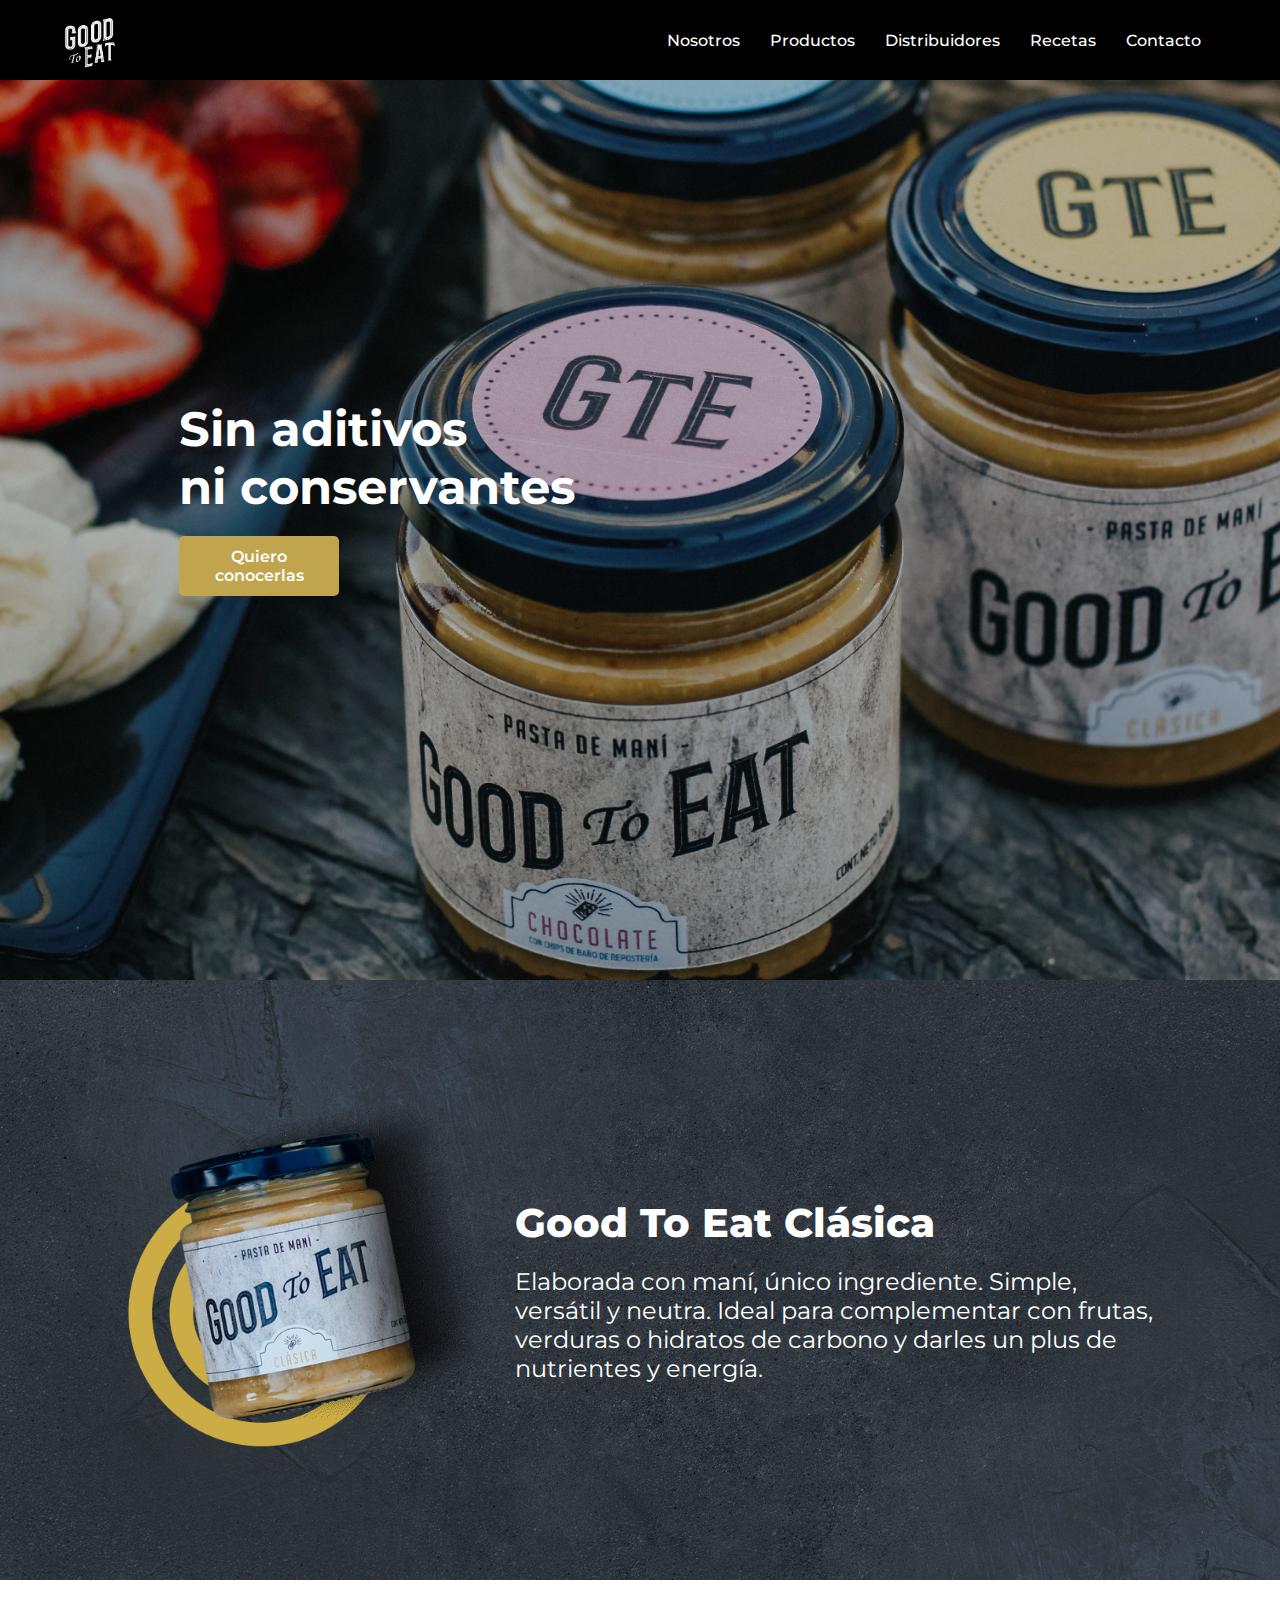
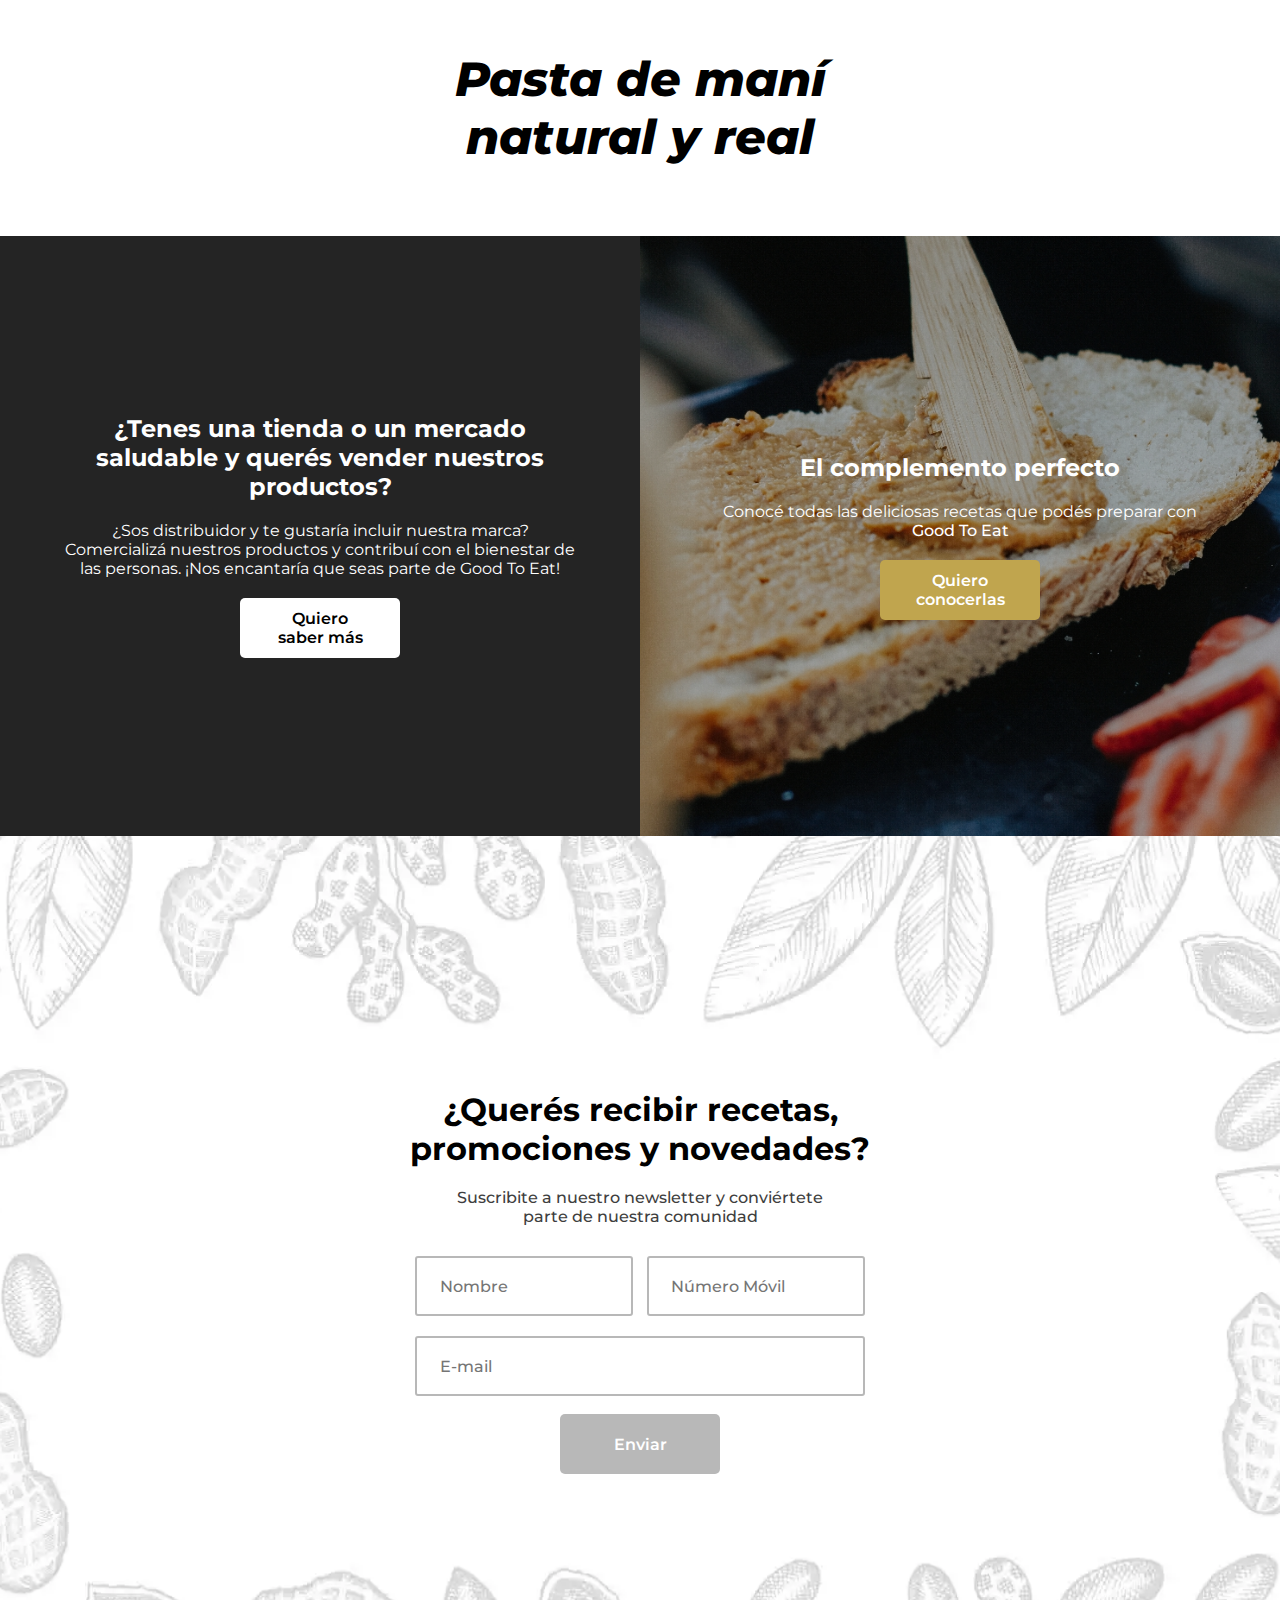
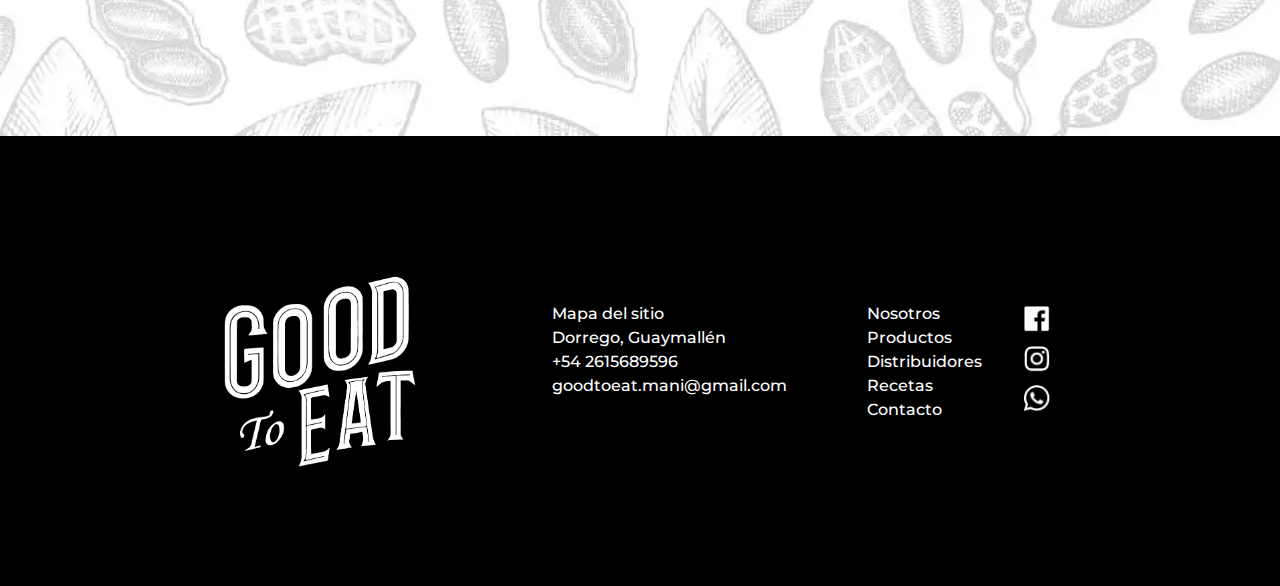
==== index.html @ 564173b9 "Add files via upload" ====
<!DOCTYPE html>
<html lang="es">
<head>
    <meta charset="UTF-8">
    <meta http-equiv="X-UA-Compatible" content="IE=edge">
    <meta name="viewport" content="width=device-width, initial-scale=1.0">
    <link rel="icon" href="imgs/icon.ico">
    <link rel="stylesheet" href="./css/styles.css">
    <link rel="preconnect" href="https://fonts.googleapis.com">
    <link rel="preconnect" href="https://fonts.gstatic.com" crossorigin>
    <link href="https://fonts.googleapis.com/css2?family=Montserrat:wght@400;500;600;700&display=swap" rel="stylesheet">
    <link rel="stylesheet" href="https://cdn.jsdelivr.net/npm/bootstrap-icons@1.3.0/font/bootstrap-icons.css">
    <link rel='stylesheet' href='https://cdn-uicons.flaticon.com/uicons-bold-rounded/css/uicons-bold-rounded.css'>
    <title>Goog To Eat</title>
</head>
<body>
    <header>
        <i class="fi-br-align-justify menu__icon"></i>
        <div class="logo__container">
            <a href="#"><img src="./imgs/nav/logo.webp" alt="logo-good-To-Eat"></a>
        </div>
        <a class="contact-icon" href="content/contacto.html"><img src="imgs/nav/contact-icon.png" alt="Icono de contacto"></a>
        <nav class="nav__container">
            <ul class="nav__ul">
                <li class="nav__li"><a class="nav__link" href="./content/nosotros.html">Nosotros</a></li>
                <li class="nav__li"><a class="nav__link" href="./content/productos.html">Productos</a></li>
                <li class="nav__li"><a class="nav__link" href="./content/distribuidores.html">Distribuidores</a></li>
                <li class="nav__li"><a class="nav__link" href="./content/recetas.html">Recetas</a></li>
                <li class="nav__li"><a class="nav__link" href="./content/contacto.html">Contacto</a></li>
            </ul>
        </nav>
    </header>
    <main id="mainIndex">
        <div class="banner__container">
            <div class="banner__container-img">  
                <img class="banner__img" src="./imgs/main/main_img1.webp" alt="pastas de mani">
            </div> 
            <div class="banner__container-title">
                <h2 class="banner__title">Sin aditivos <br>ni conservantes</h2>
                <a href="content/productos.html"><button class="banner__button-link" >Quiero<br>conocerlas </button></a>
            </div>
        </div>
        <div class="elaboration__container">
            <div class="elaboration__container-title">
                <div class="elaboration__container-img">
                    <img class="elaboration__img"src="imgs/main/gte_clasica.webp" alt="pasta de mani clasica">
                </div>
                <div class="elaboration__info">
                    <h2 class="elaboration__title">Good To Eat Clásica</h2>
                    <p class="elaboration__des" href="">Elaborada con maní, único ingrediente. Simple, versátil y neutra. Ideal para complementar con frutas, verduras o hidratos de carbono y darles un plus de nutrientes y energía.</p>
                </div>
            </div>
            <div class="elaboration__background">  
                <img class="elaboration__background-img" src="./imgs/main/fondo_piedra.webp" alt="pastas de mani">
            </div>
            <!-- <img class="elaboration__container--knife" src="./imgs/main/Cuchillo.png" alt=""> -->
        </div>
        <div class="links">
            <div class="title__container">
                <h1 class="title">Pasta de maní <br> natural y real</h1>
            </div>
            <div class="links__container">
                <div class="links__distributor">
                    <h3 class="links__distributor-title">¿Tenes una tienda o un mercado saludable y querés vender nuestros productos? </h3>
                    <p class="links__distributor-info">¿Sos distribuidor y te gustaría incluir nuestra marca? Comercializá nuestros productos y contribuí con el bienestar de las personas. ¡Nos encantaría que seas parte de Good To Eat!</p>
                    <a href="content/distribuidores.html"><button class="links__distributor-button" >Quiero<br>saber más</button></a>
                </div>
                <div class="links__recipe">
                    <img class="links__recipe-img" src="./imgs/main/gte_pan.webp" alt="">
                    <h3 class="links__recipe-title">El complemento perfecto</h3>
                    <p class="links__recipe-info">Conocé todas las deliciosas recetas
                        que podés preparar con <span>Good To Eat</span></p>
                    <a href="content/recetas.html"><button class="links__recipe-button"> Quiero<br>conocerlas</button></a>
                </div>
            </div>
        </div>
    <section class="form">
        <div class="form__data">
            <p class="form__title">¿Querés recibir recetas,</br>promociones y novedades?</p>
            <p class="form__subheader">Suscribite a nuestro newsletter y conviértete</br>parte de nuestra comunidad</p>
            <form class="form__items" action="">
                <div class="form__label">
                    <input class="form__input--name" type="text" placeholder="Nombre">
                    <input class="form__input--number" type="number" placeholder="Número Móvil">
                </div>
                <div>
                    <input class="form__input--email" type="email" placeholder="E-mail">
                </div>
                <div class="button__container">
                    <button class="form_submit button_black" type="submit">Enviar</button>
                </div>
            </form>
        </div>
    </section>
<footer>
    <div class="footer">
        <div class="footer__logo-container">
            <img class="footer__logo" src="./imgs/nav/logo.webp" alt="logo Good To Eat">
        </div>
        <div class="footer__more">
            <div class="footer__data">
                <p class="footer__data-text"><a target="_blank" href="https://www.google.com/maps/place/Dorrego,+Mendoza">Mapa del sitio</a></p>
                <p class="footer__data-text">Dorrego, Guaymallén</p>
                <p class="footer__data-text">+54 2615689596</p>
                <p class="footer__data-text">goodtoeat.mani@gmail.com</p>
            </div>
            <nav class="footer__nav">
                <ul class="nav__ul">
                    <li class="nav__li"><a class="nav__link" href="content/nosotros.html">Nosotros</a></li>
                    <li class="nav__li"><a class="nav__link" href="content/productos.html">Productos</a></li>
                    <li class="nav__li"><a class="nav__link" href="content/distribuidores.html">Distribuidores</a></li>
                    <li class="nav__li"><a class="nav__link" href="content/recetas.html">Recetas</a></li>
                    <li class="nav__li"><a class="nav__link" href="content/contacto.html">Contacto</a></li>
                </ul>
                <div class="nav__social">
                    <a class="nav__link" href="https://www.facebook.com/cremasgoodtoeat" target="_blank">
                        <img class="nav__social-logo" src="./imgs/nav/facebook.webp" alt="facebook-icon">
                    </a>
                    <a class="nav__link" href="https://www.instagram.com/goodtoeat.m/" target="_blank">
                        <img class="nav__social-logo" src="./imgs/nav/instagram.webp" alt="instagram-icon">
                    </a>
                    <a class="nav__link" href="https://api.whatsapp.com/send?phone=542615689596" target="_blank">
                        <img class="nav__social-logo" src="./imgs/nav/whatsapp.webp" alt="whatsapp-icon">
                    </a>
                </div>
            </nav>
        </div>
    </div>
</footer>
</main>
<script src="./js/main.js"></script>
</body>
</html>
---- css/styles.css ----
@import url("https://cdn-uicons.flaticon.com/uicons-bold-rounded/css/uicons-bold-rounded.css");
* {
  margin: 0;
  padding: 0;
  text-decoration: none;
  box-sizing: border-box;
  font-family: "Montserrat", sans-serif; }

body {
  font-family: "Montserrat", sans-serif; }

input[type="number"]::-webkit-inner-spin-button,
input[type="number"]::-webkit-outer-spin-button {
  -webkit-appearance: none;
  margin: 0; }

main {
  margin-top: 80px; }

header {
  width: 100%;
  height: 80px;
  background-color: #000;
  display: flex;
  align-items: center;
  justify-content: space-between;
  position: fixed;
  z-index: 500;
  top: 0; }
  header .menu__icon {
    display: none;
    cursor: pointer; }
  header .contact-icon {
    display: none;
    cursor: pointer; }
  header .logo__container {
    width: 70px;
    height: 70%;
    margin: 0 0 0 5%; }
    header .logo__container a {
      height: 100%;
      width: 100%; }
      header .logo__container a img {
        height: 100%; }
  header .nav__container {
    display: flex;
    align-items: center;
    margin: 0 5% 0 0; }
    header .nav__container .nav__ul {
      display: flex; }
      header .nav__container .nav__ul .nav__li {
        margin: 0 15px;
        list-style: none; }
        header .nav__container .nav__ul .nav__li .nav__link {
          color: white;
          text-decoration: none;
          font-size: 1em;
          font-weight: 500;
          transition: 0.3s; }
          header .nav__container .nav__ul .nav__li .nav__link:hover {
            color: #c0a54e; }
    header .nav__container .nav__social {
      margin: 0 0 0 15px; }
      header .nav__container .nav__social .nav__link {
        color: #000; }
        header .nav__container .nav__social .nav__link .nav__social-logo {
          width: 25px;
          margin: 0 3px; }

.banner {
  display: block; }
  .banner__container--img {
    width: 100%;
    height: 500px;
    object-fit: cover;
    filter: brightness(0.8); }

.form {
  background-image: url("../imgs/footer/bg_form.webp");
  background-position: center;
  background-repeat: no-repeat;
  background-size: cover;
  width: 100%;
  height: 900px;
  display: flex;
  justify-content: center;
  align-items: center; }
  .form__data {
    display: flex;
    flex-direction: column;
    align-items: center; }
  .form__title {
    font-weight: 700;
    font-size: 2rem;
    text-align: center; }
  .form__subheader {
    display: inline;
    color: #3e3e3e;
    text-align: center;
    font-size: 1rem;
    font-weight: 500;
    padding: 20px 0; }
  .form__items {
    display: flex;
    flex-direction: column;
    width: 450px; }
  .form__label {
    display: flex;
    justify-content: space-between; }
  .form__input--name, .form__input--number, .form__input--email {
    box-shadow: none;
    outline: none;
    border: 2px solid #b8b8b8;
    color: #b8b8b8;
    height: 60px;
    font-size: 1rem;
    font-weight: 500;
    margin: 10px 0;
    font-family: "Montserrat", sans-serif;
    border-radius: 3px;
    padding: 0 5%;
    transition-duration: 0.3s; }
    .form__input--name:focus, .form__input--number:focus, .form__input--email:focus {
      border: 2px solid black;
      color: black; }
  .form__input--number, .form__input--name {
    width: 48.5%; }
  .form__input--email {
    width: 100%; }
  .form input[type="number"]::-webkit-inner-spin-button,
  .form input[type="number"]::-webkit-outer-spin-button {
    -webkit-appearance: none;
    margin: 0; }

.button__container {
  display: flex;
  flex-direction: column;
  align-items: center;
  justify-content: center;
  margin: 8px 0; }
  .button__container .form_submit {
    width: 160px;
    height: 60px;
    font-size: 1rem;
    outline: none;
    border: none;
    border-radius: 5px;
    font-weight: 600;
    cursor: pointer;
    color: white;
    background-color: #b8b8b8;
    text-decoration: none;
    transition: all 0.3s; }
    .button__container .form_submit:hover {
      background-color: #9e8531; }

.button_black {
  width: 160px;
  height: 60px;
  font-size: 1rem;
  outline: none;
  border: none;
  border-radius: 5px;
  font-weight: 600;
  color: black;
  background-color: #fff;
  text-decoration: none;
  cursor: pointer;
  position: relative;
  z-index: 300;
  transition: all 0.3s; }
  .button_black:hover {
    background-color: #9e8531;
    color: white; }

.footer {
  background-color: #000;
  width: 100%;
  height: 450px;
  display: flex;
  align-items: center;
  justify-content: center;
  position: absolute; }
  .footer .footer__logo-container {
    display: flex;
    justify-content: center;
    width: 30%; }
    .footer .footer__logo-container .footer__logo {
      width: 200px; }
  .footer .footer__more {
    width: 50%;
    display: flex; }
    .footer .footer__more .footer__data {
      margin: 0 35px; }
      .footer .footer__more .footer__data .footer__data-text {
        color: white;
        font-size: 1em;
        font-weight: 500;
        margin: 5px; }
        .footer .footer__more .footer__data .footer__data-text a {
          color: white;
          transition: 0.3s; }
          .footer .footer__more .footer__data .footer__data-text a:hover {
            color: #c0a54e; }
    .footer .footer__more .footer__nav {
      display: flex; }
      .footer .footer__more .footer__nav .nav__ul {
        margin: 0 35px; }
        .footer .footer__more .footer__nav .nav__ul .nav__li {
          margin: 5px;
          list-style: none; }
          .footer .footer__more .footer__nav .nav__ul .nav__li .nav__link {
            color: white;
            text-decoration: none;
            font-size: 1em;
            font-weight: 500;
            transition: 0.3s; }
            .footer .footer__more .footer__nav .nav__ul .nav__li .nav__link:hover {
              color: #c0a54e; }
      .footer .footer__more .footer__nav .nav__social {
        display: flex;
        flex-direction: column;
        justify-content: center; }
        .footer .footer__more .footer__nav .nav__social .nav__link {
          color: #000;
          margin: 3px 0; }
          .footer .footer__more .footer__nav .nav__social .nav__link .nav__social-logo {
            width: 30px; }

@media only screen and (max-width: 1024px) {
  header {
    position: fixed;
    z-index: 500; }
    header .menu__icon {
      display: block;
      color: white;
      font-size: 1.5rem;
      padding: 0 35px; }
    header .contact-icon {
      display: block;
      padding: 0 35px; }
    header .nav__container {
      position: absolute;
      top: 80px;
      width: 100%;
      height: 100vh;
      left: -100%;
      background-color: #000;
      display: flex;
      flex-direction: column;
      align-items: flex-start;
      margin: 0;
      z-index: 500;
      padding: 13px;
      transition: all ease-out 300ms; }
      header .nav__container .nav__ul {
        display: flex;
        flex-direction: column;
        width: 100%; }
        header .nav__container .nav__ul .nav__li {
          margin: 15px 20px;
          list-style: none; }
      header .nav__container .nav__social {
        margin: 15px 20px; }
    header .show-nav {
      left: 0; }
    header .logo__container {
      margin: 0;
      text-align: center; }
  .form {
    height: 600px;
    background: white;
    display: flex;
    justify-content: center;
    align-items: center;
    padding: 30px; }
    .form__data {
      display: flex;
      flex-direction: column;
      align-items: center; }
    .form__title {
      font-size: 1.5rem; }
    .form__subheader {
      font-size: 1rem;
      font-weight: 500; }
    .form__input--name, .form__input--number, .form__input--email {
      height: 65px;
      font-size: 1rem; }
    .form__items {
      width: 100%; }
      .form__items .button__container .button_black {
        font-size: 1em;
        width: 160px;
        height: 60px; }
  .button__container {
    display: flex;
    flex-direction: column;
    align-items: center;
    justify-content: center; }
    .button__container .form_submit {
      margin: 10px 0; }
  .footer {
    height: max-content;
    display: flex;
    flex-direction: column;
    position: absolute;
    padding: 40px 0; }
    .footer .footer__logo-container {
      display: flex;
      justify-content: center;
      width: 40%;
      margin: 50px 0; }
      .footer .footer__logo-container .footer__logo {
        width: 150px; }
    .footer .footer__more {
      width: max-content;
      display: flex;
      flex-direction: column; }
      .footer .footer__more .footer__data {
        margin: 35px; }
      .footer .footer__more .footer__nav .nav__ul {
        margin: 0 35px; }
        .footer .footer__more .footer__nav .nav__ul .nav__li {
          margin: 5px;
          list-style: none; }
          .footer .footer__more .footer__nav .nav__ul .nav__li .nav__link {
            color: white;
            text-decoration: none;
            font-size: 1em;
            font-weight: 500;
            transition: 0.3s; }
            .footer .footer__more .footer__nav .nav__ul .nav__li .nav__link:hover {
              color: #c0a54e; }
      .footer .footer__more .footer__nav .nav__social {
        display: flex;
        flex-direction: column;
        justify-content: center; }
        .footer .footer__more .footer__nav .nav__social .nav__link {
          color: #000;
          margin: 3px 0; }
          .footer .footer__more .footer__nav .nav__social .nav__link .nav__social-logo {
            width: 30px; } }

@media only screen and (max-width: 480px) {
  .form {
    height: 600px;
    display: flex;
    justify-content: center;
    align-items: center;
    padding: 30px; }
    .form__data {
      display: flex;
      flex-direction: column;
      align-items: center; }
    .form__items {
      width: 100%; }
      .form__items .button__container .button_black {
        font-size: 1em;
        width: 160px;
        height: 60px; } }

#mainIndex .banner__container {
  width: 100%;
  height: 900px;
  display: flex;
  flex-direction: column;
  justify-content: center; }
  #mainIndex .banner__container .banner__container-img {
    width: 100%;
    position: absolute; }
    #mainIndex .banner__container .banner__container-img .banner__img {
      width: 100%;
      height: 100%;
      object-fit: cover;
      filter: brightness(0.8); }
  #mainIndex .banner__container .banner__container-title {
    z-index: 100;
    padding: 0 0 5% 7%; }
    #mainIndex .banner__container .banner__container-title .banner__title {
      font-size: 4rem;
      color: white;
      font-weight: 700;
      margin: 0 0 20px 0; }
    #mainIndex .banner__container .banner__container-title .banner__button-link {
      width: 160px;
      height: 60px;
      font-size: 1rem;
      outline: none;
      border: none;
      border-radius: 5px;
      font-weight: 600;
      cursor: pointer;
      color: white;
      background-color: #c0a54e;
      text-decoration: none;
      transition: all .3s; }
      #mainIndex .banner__container .banner__container-title .banner__button-link:hover {
        background-color: white;
        color: black; }
      #mainIndex .banner__container .banner__container-title .banner__button-link:focus {
        transform: scale(0.9); }

#mainIndex .elaboration__container {
  width: 100%;
  height: 600px;
  display: flex;
  align-items: center;
  justify-content: center; }
  #mainIndex .elaboration__container .elaboration__container-title {
    width: 100%;
    position: absolute;
    display: flex;
    align-items: center;
    justify-content: center;
    z-index: 150; }
    #mainIndex .elaboration__container .elaboration__container-title .elaboration__container-img {
      z-index: 80; }
      #mainIndex .elaboration__container .elaboration__container-title .elaboration__container-img .elaboration__img {
        width: 400px; }
    #mainIndex .elaboration__container .elaboration__container-title .elaboration__info {
      width: 650px; }
      #mainIndex .elaboration__container .elaboration__container-title .elaboration__info .elaboration__title {
        font-size: 2.5rem;
        color: white;
        font-weight: 800;
        margin: 20px 0; }
      #mainIndex .elaboration__container .elaboration__container-title .elaboration__info .elaboration__des {
        font-size: 1.5rem;
        color: white; }
  #mainIndex .elaboration__container .elaboration__background {
    width: 100%;
    height: 100%; }
    #mainIndex .elaboration__container .elaboration__background .elaboration__background-img {
      width: 100%;
      height: 100%;
      object-fit: cover;
      filter: brightness(0.8); }

#mainIndex .links {
  width: 100%; }
  #mainIndex .links .title__container {
    width: 100%;
    text-align: center; }
    #mainIndex .links .title__container .title {
      padding: 70px;
      font-size: 4em;
      color: black;
      font-weight: 800;
      font-style: italic; }
  #mainIndex .links .links__container {
    display: grid;
    grid-template-columns: 50% 50%;
    grid-template-rows: 600px; }
    #mainIndex .links .links__container .links__distributor {
      background: #242424;
      display: flex;
      flex-direction: column;
      align-items: center;
      justify-content: center;
      padding: 10%;
      text-align: center; }
      #mainIndex .links .links__container .links__distributor .links__distributor-title {
        color: white;
        font-size: 2rem; }
      #mainIndex .links .links__container .links__distributor .links__distributor-info {
        color: white;
        font-size: 1.5rem;
        max-width: 800px;
        margin: 35px 0; }
      #mainIndex .links .links__container .links__distributor .links__distributor-button {
        width: 160px;
        height: 60px;
        font-size: 1rem;
        outline: none;
        border: none;
        border-radius: 5px;
        font-weight: 600;
        cursor: pointer;
        color: black;
        background-color: white;
        text-decoration: none;
        transition: all .3s; }
        #mainIndex .links .links__container .links__distributor .links__distributor-button:hover {
          background-color: #c0a54e;
          color: white; }
        #mainIndex .links .links__container .links__distributor .links__distributor-button:focus {
          transform: scale(0.9); }
    #mainIndex .links .links__container .links__recipe {
      position: relative;
      text-align: center;
      display: flex;
      flex-direction: column;
      align-items: center;
      justify-content: center; }
      #mainIndex .links .links__container .links__recipe .links__recipe-img {
        width: 100%;
        height: 100%;
        object-fit: cover;
        position: absolute;
        filter: brightness(0.7); }
      #mainIndex .links .links__container .links__recipe .links__recipe-title {
        color: white;
        font-size: 2rem;
        position: relative; }
      #mainIndex .links .links__container .links__recipe .links__recipe-info {
        color: white;
        font-size: 1.5rem;
        max-width: 650px;
        margin: 35px 0;
        position: relative; }
        #mainIndex .links .links__container .links__recipe .links__recipe-info span {
          font-weight: 500; }
      #mainIndex .links .links__container .links__recipe .links__recipe-button {
        position: relative;
        width: 160px;
        height: 60px;
        font-size: 1rem;
        outline: none;
        border: none;
        border-radius: 5px;
        font-weight: 600;
        cursor: pointer;
        color: white;
        background-color: #c0a54e;
        text-decoration: none;
        transition: all .3s; }
        #mainIndex .links .links__container .links__recipe .links__recipe-button:hover {
          background-color: white;
          color: black; }
        #mainIndex .links .links__container .links__recipe .links__recipe-button:focus {
          transform: scale(0.9); }
    #mainIndex .links .links__container .links__social-container {
      background-color: #8fc4dd;
      grid-column-start: 1;
      grid-column-end: 3;
      display: flex;
      flex-direction: column;
      justify-content: center;
      align-content: center;
      text-align: center; }
      #mainIndex .links .links__container .links__social-container .links__social-title {
        font-size: 2rem;
        margin: 0 0 15px 0;
        color: white; }
      #mainIndex .links .links__container .links__social-container .links__social .links__a {
        color: #8fc4dd; }
        #mainIndex .links .links__container .links__social-container .links__social .links__a .links__icon {
          width: 35px; }

@media only screen and (max-width: 1280px) {
  #mainIndex .banner__container .banner__container-title {
    margin: 0 7%; }
    #mainIndex .banner__container .banner__container-title .banner__title {
      font-size: 3rem; }
  #mainIndex .elaboration__container {
    height: 600px; }
  #mainIndex .links .title__container .title {
    font-size: 3rem; }
  #mainIndex .links .links__container .links__distributor {
    padding: 10%; }
    #mainIndex .links .links__container .links__distributor .links__distributor-title {
      color: white;
      font-size: 1.5rem; }
    #mainIndex .links .links__container .links__distributor .links__distributor-info {
      font-size: 1rem;
      margin: 20px 0; }
  #mainIndex .links .links__container .links__recipe {
    padding: 10%; }
    #mainIndex .links .links__container .links__recipe .links__recipe-title {
      font-size: 1.5rem; }
    #mainIndex .links .links__container .links__recipe .links__recipe-info {
      font-size: 1rem;
      margin: 20px 0; } }

@media only screen and (max-width: 1024px) {
  #mainIndex .banner__container {
    display: flex;
    align-items: center;
    justify-content: center;
    height: 700px; }
    #mainIndex .banner__container .banner__container-title {
      padding: 0px;
      text-align: center; }
      #mainIndex .banner__container .banner__container-title .banner__title {
        font-size: 2rem; }
    #mainIndex .banner__container .banner__container-img {
      width: 100%;
      height: 700px; }
      #mainIndex .banner__container .banner__container-img .banner__img {
        width: 100%;
        height: 100%; }
  #mainIndex .elaboration__container {
    display: none; }
  #mainIndex .links .title__container .title {
    font-size: 1.5rem; }
  #mainIndex .links .links__container {
    display: grid;
    grid-template-columns: 100%;
    grid-template-rows: 400px 400px; }
    #mainIndex .links .links__container .links__distributor {
      padding: 10%;
      text-align: left;
      align-items: flex-start; }
      #mainIndex .links .links__container .links__distributor .links__distributor-title {
        width: 100%;
        color: white;
        font-size: 1.5rem;
        text-align: left; }
      #mainIndex .links .links__container .links__distributor .links__distributor-info {
        font-size: 1rem;
        text-align: left; }
    #mainIndex .links .links__container .links__recipe {
      justify-items: start;
      text-align: left;
      align-items: flex-start;
      padding: 0; }
      #mainIndex .links .links__container .links__recipe .links__recipe-title {
        font-size: 1.5rem;
        align-self: flex-start;
        margin-left: 10%;
        margin-right: 10%; }
      #mainIndex .links .links__container .links__recipe .links__recipe-info {
        align-self: flex-start;
        text-align: left;
        margin-left: 10%;
        margin-right: 10%; }
      #mainIndex .links .links__container .links__recipe a {
        margin-left: 10%;
        margin-right: 10%; }
      #mainIndex .links .links__container .links__recipe .links__recipe-button {
        align-self: flex-start; } }

#mainRecetas .cards_container {
  padding: 50px 5%; }
  #mainRecetas .cards_container .cards_header {
    width: 85%;
    margin: 0 auto;
    padding: 30px 0px; }
  #mainRecetas .cards_container .cards__title {
    font-size: 2em;
    padding: 10px 0px; }
  #mainRecetas .cards_container .cards__desc {
    padding: 10px 0px;
    font-size: 1.5em; }

#mainRecetas .card {
  display: flex;
  margin: 50px 0;
  flex-direction: column; }
  #mainRecetas .card__item {
    margin: 0 0 50px 0;
    padding: 50px 50px;
    width: 100%;
    display: flex;
    flex-direction: column;
    justify-content: center;
    align-items: center;
    transition: ease-in-out all 0.2s;
    border-radius: 3px;
    background: #ebebeb; }
    #mainRecetas .card__item:hover {
      box-shadow: -4px 0px #c0a54e; }
    #mainRecetas .card__item:focus {
      box-shadow: -4px 0px #c0a54e; }
  #mainRecetas .card .card__content-visible {
    display: flex;
    width: 100%;
    align-items: center;
    position: relative; }
    #mainRecetas .card .card__content-visible .card__angle {
      font-size: 2em;
      background-color: #c0a54e;
      border-radius: 50%;
      padding: 7px 5px 5px 5px;
      display: flex;
      align-items: center;
      justify-content: center;
      position: absolute;
      right: 25px;
      top: 40%;
      cursor: pointer;
      transition: all ease-in-out 0.3s; }
    #mainRecetas .card .card__content-visible .rotate {
      transform: rotate(180deg); }
  #mainRecetas .card__instructions {
    transition: ease-in-out all 0.4s;
    height: 0px;
    overflow: hidden;
    width: 100%;
    display: flex;
    justify-content: center;
    align-items: center;
    flex-direction: row;
    background: #e0e0e0;
    border-radius: 3px;
    padding: 0 50px;
    position: relative; }
    #mainRecetas .card__instructions .card__ingredients {
      width: 500px;
      height: 300px; }
      #mainRecetas .card__instructions .card__ingredients-title {
        padding: 20px; }
      #mainRecetas .card__instructions .card__ingredients .text__bold {
        font-weight: 600;
        padding: 5px 0; }
    #mainRecetas .card__instructions .card__elaboration {
      height: 300px;
      width: 500px;
      display: flex;
      flex-direction: column;
      align-items: flex-start; }
      #mainRecetas .card__instructions .card__elaboration-title {
        padding: 20px; }
      #mainRecetas .card__instructions .card__elaboration .text__bold {
        font-weight: 600;
        padding: 5px 0; }
    #mainRecetas .card__instructions .card__time {
      display: flex;
      align-items: center;
      position: absolute;
      top: 35px;
      right: 35px; }
      #mainRecetas .card__instructions .card__time-text {
        font-weight: 600;
        padding: 0 5px; }
      #mainRecetas .card__instructions .card__time .card__clock {
        font-size: 1.5em;
        color: #c0a54e; }
  #mainRecetas .card .show-recetas {
    height: 400px;
    margin-top: 50px; }
  #mainRecetas .card .show-instructions {
    box-shadow: -4px 0px #c0a54e; }
  #mainRecetas .card__img {
    width: 250px;
    height: 250px;
    object-fit: cover;
    border-radius: 3px; }
  #mainRecetas .card__txt {
    padding: 0 5%;
    width: 100%; }
  #mainRecetas .card__title {
    color: black;
    font-size: 2em;
    padding: 10px 0; }
  #mainRecetas .card__label {
    font-size: 1em;
    color: #b8b8b8; }
  #mainRecetas .card__desc {
    font-size: 20px;
    padding: 15px 0px;
    color: #3e3e3e;
    max-width: 90%; }
  #mainRecetas .card__btn {
    margin: 15px 0px; }

#mainRecetas .divider {
  display: none; }

@media only screen and (max-width: 1280px) {
  #mainRecetas .cards_container .card .card__item .card__content-visible .card__img {
    width: 200px;
    height: 200px; }
  #mainRecetas .cards_container .card .card__item .card__content-visible .card__title {
    font-size: 1.5em; }
  #mainRecetas .cards_container .card .card__item .card__content-visible .card__desc {
    font-size: 1em; }
  #mainRecetas .cards_container .card .card__item .show-recetas {
    height: 500px;
    margin-top: 50px; } }

@media only screen and (max-width: 1024px) {
  #mainRecetas .banner__container {
    height: 450px; }
    #mainRecetas .banner__container .banner__container--img {
      height: 450px; }
  #mainRecetas .cards_container .cards_header {
    width: 90%;
    padding: 0; }
  #mainRecetas .cards_container .cards__title {
    font-size: 1.5em; }
  #mainRecetas .cards_container .cards__desc {
    font-size: 1em; }
  #mainRecetas .cards_container .card .card__item .card__content-visible .card__img {
    width: 200px;
    height: 200px; }
  #mainRecetas .cards_container .card .card__item .card__content-visible .card__title {
    font-size: 1.5em; }
  #mainRecetas .cards_container .card .card__item .card__content-visible .card__desc {
    font-size: 1em; }
  #mainRecetas .cards_container .card .card__item .card__instructions {
    flex-direction: column; }
    #mainRecetas .cards_container .card .card__item .card__instructions .card__ingredients {
      height: max-content; }
  #mainRecetas .cards_container .card .card__item .show-recetas {
    height: 700px;
    margin-top: 50px; } }

@media only screen and (max-width: 850px) {
  #mainRecetas .cards_container .card .card__item .card__content-visible {
    display: flex;
    flex-direction: column; }
    #mainRecetas .cards_container .card .card__item .card__content-visible .card__img {
      width: 90%;
      height: 300px; }
    #mainRecetas .cards_container .card .card__item .card__content-visible .card__title {
      padding: 20px 0 10px 0;
      font-size: 1.5em; }
    #mainRecetas .cards_container .card .card__item .card__content-visible .card__desc {
      font-size: 1em; }
    #mainRecetas .cards_container .card .card__item .card__content-visible .card__angle {
      top: auto;
      bottom: 15px;
      right: 0px; }
  #mainRecetas .cards_container .card .card__item .card__instructions {
    flex-direction: column; }
    #mainRecetas .cards_container .card .card__item .card__instructions .card__ingredients {
      width: 90%;
      height: max-content; }
    #mainRecetas .cards_container .card .card__item .card__instructions .card__elaboration {
      width: 90%;
      height: max-content; }
  #mainRecetas .cards_container .card .card__item .show-recetas {
    height: 800px;
    margin-top: 50px; } }

@media only screen and (max-width: 768px) {
  #mainRecetas .banner__container {
    height: 300px; }
    #mainRecetas .banner__container .banner__container--img {
      height: 300px; }
  #mainRecetas .cards_container .card .card__item {
    padding: 0; }
    #mainRecetas .cards_container .card .card__item .card__content-visible {
      padding: 40px 5% 20px; }
      #mainRecetas .cards_container .card .card__item .card__content-visible .card__img {
        height: 250px; }
      #mainRecetas .cards_container .card .card__item .card__content-visible .card__title {
        padding: 20px 0 10px 0;
        font-size: 1.2em; }
      #mainRecetas .cards_container .card .card__item .card__content-visible .card__label {
        font-size: .8em; }
      #mainRecetas .cards_container .card .card__item .card__content-visible .card__desc {
        font-size: 1em;
        max-width: 80%; }
      #mainRecetas .cards_container .card .card__item .card__content-visible .card__angle {
        position: relative;
        width: max-content;
        margin: 20px auto auto auto; }
    #mainRecetas .cards_container .card .card__item .card__instructions {
      flex-direction: column; }
      #mainRecetas .cards_container .card .card__item .card__instructions .card__ingredients {
        width: 90%;
        height: max-content; }
        #mainRecetas .cards_container .card .card__item .card__instructions .card__ingredients-title {
          font-size: 1.2em;
          padding: 20px 0; }
    #mainRecetas .cards_container .card .card__item .card__elaboration {
      width: 90%;
      height: max-content; }
      #mainRecetas .cards_container .card .card__item .card__elaboration-title {
        font-size: 1.2em;
        padding: 20px 0; }
    #mainRecetas .cards_container .card .card__item .card__time {
      width: 100%;
      margin: 20px 10px 0 0;
      display: flex;
      justify-content: flex-end;
      position: static; }
    #mainRecetas .cards_container .card .card__item .show-recetas {
      height: 800px;
      margin-top: 0px;
      padding: 5%; } }

@media only screen and (max-width: 480px) {
  #mainRecetas .cards_container .card .card__item .show-recetas {
    height: 870px; } }

#mainNosotros .banner__container {
  width: 100%;
  object-fit: cover; }
  #mainNosotros .banner__container .banner__products {
    width: 100%;
    height: 500px;
    object-fit: cover; }
  #mainNosotros .banner__container .banner__title-container {
    height: max-;
    display: flex;
    flex-direction: column;
    justify-content: center;
    padding: 100px; }
    #mainNosotros .banner__container .banner__title-container .banner__title {
      font-size: 2em;
      font-weight: 700;
      margin: 0 0 30px 0; }
    #mainNosotros .banner__container .banner__title-container .banner__subtitle {
      font-size: 1.5em; }
      #mainNosotros .banner__container .banner__title-container .banner__subtitle .span__bold {
        font-weight: 600; }

#mainNosotros .philosophy {
  position: relative;
  display: flex;
  flex-direction: column;
  width: 100%;
  height: 400px;
  text-align: center;
  justify-content: center;
  align-items: center; }
  #mainNosotros .philosophy__pink {
    height: 20px;
    width: 40%;
    background-color: pink;
    outline: none;
    border: none; }
  #mainNosotros .philosophy .philosophy__bg {
    position: absolute;
    width: 100%;
    height: 100%;
    object-fit: cover; }
  #mainNosotros .philosophy .philosophy__title {
    position: relative;
    font-size: 2rem;
    max-width: 80%;
    margin: 0 0 20px 0; }
  #mainNosotros .philosophy .philosophy__subtitle {
    position: relative;
    font-size: 1.5rem;
    font-weight: 500;
    width: 90%; }

#mainNosotros .products {
  display: grid;
  grid-template-columns: 50% 50%;
  grid-template-rows: 650px; }
  #mainNosotros .products .productos__img {
    width: 100%;
    height: 100%;
    object-fit: cover; }
  #mainNosotros .products .products__container {
    position: relative;
    flex-direction: column;
    justify-content: center;
    display: flex; }
    #mainNosotros .products .products__container .products__bg {
      width: 100%;
      height: 100%;
      object-fit: cover;
      position: absolute;
      padding: 0; }
    #mainNosotros .products .products__container .products__title {
      font-size: 2em;
      position: relative;
      margin: 0 10% 20px 20%; }
    #mainNosotros .products .products__container a .products__button {
      margin: 0 20%;
      position: relative;
      width: 160px;
      height: 60px;
      font-size: 1rem;
      outline: none;
      border: none;
      border-radius: 5px;
      font-weight: 600;
      cursor: pointer;
      color: white;
      background-color: black;
      text-decoration: none;
      transition: all .3s; }
      #mainNosotros .products .products__container a .products__button:hover {
        background-color: #9e8531; }
      #mainNosotros .products .products__container a .products__button:focus {
        transform: scale(0.9); }

#mainNosotros .creator__container {
  display: grid;
  grid-template-columns: 30% 30% 30%;
  grid-template-rows: 450px;
  background: #121212;
  justify-content: center;
  align-items: center; }
  #mainNosotros .creator__container .creator__title {
    color: white;
    font-size: 2em; }
  #mainNosotros .creator__container .creator {
    display: flex;
    align-items: center; }
    #mainNosotros .creator__container .creator .creator__img {
      width: 140px;
      height: 140px;
      background-color: white;
      border: #8fc4dd 5px solid;
      border-radius: 100%;
      object-fit: cover;
      transition: ease-in-out all .2s; }
      #mainNosotros .creator__container .creator .creator__img:hover {
        border: #c0a54e 5px solid;
        transform: scale(1.1); }
    #mainNosotros .creator__container .creator .creator__data {
      margin: 0 30px; }
      #mainNosotros .creator__container .creator .creator__data .creator__name {
        color: white;
        font-size: 2rem;
        font-weight: 600;
        margin: 10px 0; }
      #mainNosotros .creator__container .creator .creator__data .creator__job {
        color: white;
        font-size: 1rem;
        font-weight: 500; }

@media only screen and (max-width: 1024px) {
  #mainNosotros .banner__container .banner__products {
    height: 450px; }
  #mainNosotros .banner__container .banner__title-container {
    height: max-content;
    padding: 60px; }
    #mainNosotros .banner__container .banner__title-container .banner__title {
      font-size: 1.5rem; }
    #mainNosotros .banner__container .banner__title-container .banner__subtitle {
      font-size: 1rem; }
  #mainNosotros .philosophy__pink {
    display: none; }
  #mainNosotros .philosophy .philosophy__title {
    font-size: 1.5rem; }
  #mainNosotros .philosophy .philosophy__subtitle {
    font-size: 1rem;
    max-width: 80%; }
  #mainNosotros .products {
    grid-template-columns: 100%;
    grid-template-rows: 450px 300px; }
    #mainNosotros .products .products__container {
      align-items: center; }
      #mainNosotros .products .products__container .products__bg {
        display: none; }
      #mainNosotros .products .products__container .products__title {
        font-size: 1.5em;
        position: relative;
        margin: 20px 20px;
        text-align: center; }
      #mainNosotros .products .products__container a .products__button {
        margin: 0; }
  #mainNosotros .creator__container {
    grid-template-columns: 50% 50%;
    grid-template-rows: 450px;
    justify-content: center;
    padding: 0 10%; }
    #mainNosotros .creator__container .creator__title {
      display: none; } }

@media only screen and (max-width: 768px) {
  #mainNosotros .banner__container .banner__products {
    height: 300px; }
  #mainNosotros .creator__container {
    padding: 0 80px; }
    #mainNosotros .creator__container .creator {
      flex-direction: column; } }

@media only screen and (max-width: 480px) {
  #mainNosotros .banner__container .banner__title-container {
    height: max-content;
    padding: 10%; }
    #mainNosotros .banner__container .banner__title-container .banner__title {
      font-size: 1.5rem; }
    #mainNosotros .banner__container .banner__title-container .banner__subtitle {
      font-size: 1rem; }
  #mainNosotros .philosophy__pink {
    display: none; }
  #mainNosotros .philosophy .philosophy__title {
    font-size: 1.5rem; }
  #mainNosotros .philosophy .philosophy__subtitle {
    font-size: 1rem;
    max-width: 80%; }
  #mainNosotros .products .products__container {
    height: 300px; }
    #mainNosotros .products .products__container .products__bg {
      display: none; }
    #mainNosotros .products .products__container .products__title {
      font-size: 1.5em;
      position: relative; }
    #mainNosotros .products .products__container .products__button {
      width: 160px;
      height: 60px;
      margin: 0; }
  #mainNosotros .creator__container {
    grid-template-columns: 50% 50%;
    grid-template-rows: 450px;
    grid-column-gap: 10px;
    justify-content: center;
    padding: 0 10%; }
    #mainNosotros .creator__container .creator__title {
      display: none; }
    #mainNosotros .creator__container .creator .creator__data {
      text-align: center; }
      #mainNosotros .creator__container .creator .creator__data .creator__name {
        font-size: 1.5rem; } }

#mainDistribuidores .description__container {
  padding: 80px 200px; }
  #mainDistribuidores .description__container .description__text {
    text-align: center;
    font-size: 1.5rem; }
    #mainDistribuidores .description__container .description__text-bold {
      font-weight: bold; }

#mainDistribuidores .benefits__container {
  background-color: #000;
  display: flex;
  flex-direction: column;
  width: 100%;
  height: 600px;
  justify-content: center;
  align-items: center;
  padding: 0 10%; }
  #mainDistribuidores .benefits__container .benefits__title {
    color: #fff;
    padding: 20px 0;
    display: flex;
    flex-direction: column;
    align-items: center;
    font-size: 2em;
    text-align: center; }
  #mainDistribuidores .benefits__container .benefits__list {
    color: #fff;
    display: flex;
    flex-direction: row;
    justify-content: center;
    padding: 40px 0; }
  #mainDistribuidores .benefits__container .benefits__item {
    display: flex;
    flex-direction: column;
    align-content: center;
    align-items: center;
    margin: 0 10px; }
  #mainDistribuidores .benefits__container .benefits__image {
    color: #fff;
    width: 100px; }
  #mainDistribuidores .benefits__container .benefits__text {
    color: #fff;
    font-size: 1em;
    font-weight: 500;
    max-width: 250px;
    text-align: center;
    width: 100%;
    padding-top: 30px; }

#mainDistribuidores .dealer__container {
  background-color: #000;
  padding: 90px 150px;
  background-color: #fff; }
  #mainDistribuidores .dealer__container .dealer__title {
    padding: 20px 0;
    display: flex;
    flex-direction: column;
    align-items: center;
    font-size: 2em;
    text-align: center;
    color: #000; }
  #mainDistribuidores .dealer__container .dealer__list {
    color: #fff;
    display: flex;
    flex-direction: row;
    justify-content: center;
    padding: 40px 0; }
  #mainDistribuidores .dealer__container .dealer__item {
    display: flex;
    flex-direction: column;
    align-content: center;
    align-items: center;
    margin: 0 10px; }
  #mainDistribuidores .dealer__container .dealer__image {
    color: #fff;
    width: 120px; }

@media only screen and (max-width: 1024px) {
  #mainDistribuidores .banner__container {
    height: 450px; }
    #mainDistribuidores .banner__container .banner__container--img {
      height: 450px; }
  #mainDistribuidores .description__container {
    padding: 80px 10%; }
    #mainDistribuidores .description__container .description__text {
      text-align: center;
      font-size: 1.5em;
      font-weight: 500; }
      #mainDistribuidores .description__container .description__text-bold {
        font-weight: bold; }
  #mainDistribuidores .benefits__container {
    background-color: #000;
    height: 750px; }
    #mainDistribuidores .benefits__container .benefits__title {
      color: #fff;
      padding: 20px 0;
      display: flex;
      flex-direction: column;
      align-items: center;
      font-size: 1.5em;
      text-align: center; }
    #mainDistribuidores .benefits__container .benefits__list {
      color: #fff;
      display: grid;
      width: 100%;
      grid-template-columns: 230px 230px;
      grid-row-gap: 40px;
      padding: 40px 0; }
    #mainDistribuidores .benefits__container .benefits__item {
      display: flex;
      flex-direction: column;
      align-content: center;
      align-items: center;
      margin: 0 10px; }
    #mainDistribuidores .benefits__container .benefits__image {
      color: #fff;
      width: 100px; }
    #mainDistribuidores .benefits__container .benefits__text {
      color: #fff;
      font-size: 1em;
      font-weight: 500;
      max-width: 250px;
      text-align: center;
      width: 100%;
      padding-top: 30px; }
  #mainDistribuidores .dealer__container {
    background-color: #000;
    padding: 90px 10% 0;
    background-color: #fff; }
    #mainDistribuidores .dealer__container .dealer__title {
      padding: 20px 0;
      display: flex;
      flex-direction: column;
      align-items: center;
      font-size: 1.5em;
      text-align: center;
      color: #000; }
    #mainDistribuidores .dealer__container .dealer__list {
      color: #fff;
      display: flex;
      flex-direction: row;
      justify-content: center;
      padding: 40px 0;
      display: grid;
      grid-template-columns: auto auto auto;
      grid-gap: 20px; }
    #mainDistribuidores .dealer__container .dealer__item {
      display: flex;
      flex-direction: column;
      align-content: center;
      align-items: center;
      margin: 0 10px; }
    #mainDistribuidores .dealer__container .dealer__image {
      color: #fff;
      width: 120px; } }

@media only screen and (max-width: 768px) {
  #mainDistribuidores .banner__container {
    height: 300px; }
    #mainDistribuidores .banner__container .banner__container--img {
      height: 300px; }
  #mainDistribuidores .dealer__container .dealer__list {
    color: #fff;
    display: flex;
    flex-direction: row;
    justify-content: center;
    padding: 40px 0;
    display: grid;
    grid-template-columns: auto auto;
    grid-column-gap: 5%; } }

@media only screen and (max-width: 480px) {
  #mainDistribuidores .description__container {
    padding: 40px 20px; }
    #mainDistribuidores .description__container .description__text {
      font-size: 1.5em; }
      #mainDistribuidores .description__container .description__text-bold {
        font-weight: bold; }
  #mainDistribuidores .dealer__container .dealer__title {
    padding: 0 0;
    font-size: 1.5em; }
  #mainDistribuidores .dealer__container .dealer__image {
    width: 90px; }
  #mainDistribuidores .benefits__container {
    background-color: #000;
    padding: 40px 20px;
    height: 1100px; }
    #mainDistribuidores .benefits__container-white {
      background-color: #fff; }
    #mainDistribuidores .benefits__container .benefits__title {
      padding: 0 0;
      font-size: 1em; }
    #mainDistribuidores .benefits__container .benefits__list {
      color: #fff;
      display: grid;
      grid-template-columns: 40% 40%; }
    #mainDistribuidores .benefits__container .benefits__item {
      display: flex;
      flex-direction: column;
      align-content: center;
      align-items: center; }
    #mainDistribuidores .benefits__container .benefits__image {
      color: #fff;
      width: 90px; }
    #mainDistribuidores .benefits__container .benefits__text {
      color: #fff;
      font-size: 1em;
      text-align: center;
      width: 100%;
      padding-top: 20px; }
      #mainDistribuidores .benefits__container .benefits__text-black {
        color: #b8b8b8;
        font-size: 1rem; }
    #mainDistribuidores .benefits__container .benefits__list {
      display: grid;
      grid-template-columns: 100%; } }

#mainProductos .banner .banner__title-container {
  height: max-content;
  display: flex;
  flex-direction: column;
  justify-content: center;
  padding: 60px 200px; }
  #mainProductos .banner .banner__title-container .banner__title {
    color: #000;
    display: flex;
    flex-direction: column;
    align-items: flex-start;
    font-size: 2em;
    text-align: left; }
  #mainProductos .banner .banner__title-container .banner__subtitle {
    font-size: 1.3rem;
    color: #3e3e3e; }

#mainProductos .products__bg {
  width: 100%;
  height: max-content;
  background-color: #121212;
  display: flex;
  flex-direction: column;
  align-items: center;
  justify-content: center;
  padding: 70px 0; }
  #mainProductos .products__bg .products__container {
    display: grid;
    grid-template-columns: 350px 350px 350px;
    grid-template-rows: 500px;
    column-gap: 40px;
    justify-content: center;
    align-items: center; }
    @media (max-width: 1100px) {
      #mainProductos .products__bg .products__container {
        grid-template-columns: 350px 350px;
        grid-template-rows: 500px 500px;
        column-gap: 40px;
        grid-row-gap: 40px; } }
    #mainProductos .products__bg .products__container .product {
      display: flex;
      flex-direction: column;
      align-items: center;
      justify-content: center;
      text-align: center;
      position: relative;
      width: 100%;
      height: 100%; }
      #mainProductos .products__bg .products__container .product .products__img-container .products__img {
        width: 300px;
        position: relative;
        left: 15px; }
      #mainProductos .products__bg .products__container .product .products__title {
        font-size: 1.5em;
        color: #c0a54e;
        margin: 0 0 35px 0; }
      #mainProductos .products__bg .products__container .product .products__subtitle-container {
        width: 100%;
        height: 100%;
        position: absolute;
        margin: auto;
        display: flex;
        justify-content: center;
        align-items: center;
        background-color: black;
        filter: opacity(0);
        border-radius: 10px;
        transition: all 0.3s;
        z-index: 200; }
        #mainProductos .products__bg .products__container .product .products__subtitle-container:hover {
          filter: opacity(0.9); }
        #mainProductos .products__bg .products__container .product .products__subtitle-container .products__subtitle {
          font-size: 1em;
          font-weight: 500;
          color: white;
          max-width: 200px;
          filter: opacity(1); }

#mainProductos hr {
  background-color: #8fc4dd;
  width: 100%;
  height: 10px;
  border: none; }

#mainProductos .distributor {
  display: grid;
  grid-template-columns: 55% 45%;
  grid-template-rows: 500px 500px; }
  #mainProductos .distributor .distributor__map {
    order: 0;
    width: 100%;
    height: 100%; }
  #mainProductos .distributor .distributor__list {
    order: 1;
    background-image: url("../imgs/footer/bg_form.webp");
    background-size: cover;
    background-position-x: center;
    padding: 70px;
    display: flex;
    flex-direction: column;
    justify-content: center; }
    #mainProductos .distributor .distributor__list .distributor__list-title {
      z-index: 100;
      position: relative;
      font-size: 2em; }
    #mainProductos .distributor .distributor__list .distributor__list-subtitle {
      z-index: 100;
      position: relative;
      font-size: 1.5em;
      font-weight: 500;
      padding: 30px 0; }
    #mainProductos .distributor .distributor__list .button_black {
      width: 160px;
      height: 60px;
      font-size: 1rem;
      outline: none;
      border: none;
      border-radius: 5px;
      font-weight: 600;
      color: white;
      background-color: black;
      text-decoration: none;
      cursor: pointer;
      position: relative;
      z-index: 300;
      transition: all 0.3s; }
      #mainProductos .distributor .distributor__list .button_black:hover {
        background-color: #9e8531;
        color: white; }
  #mainProductos .distributor .distributor__benefits {
    order: 3;
    background-color: #121212;
    padding: 70px;
    display: flex;
    flex-direction: column;
    align-items: flex-start;
    justify-content: center; }
    #mainProductos .distributor .distributor__benefits .distributor__benefits-title {
      font-size: 2em;
      color: white;
      max-width: 800px; }
    #mainProductos .distributor .distributor__benefits .distributor__benefits-subtitle {
      font-size: 1.5em;
      color: white;
      padding: 20px 0; }
  #mainProductos .distributor .distributor__img-container {
    order: 4; }
    #mainProductos .distributor .distributor__img-container .distributor__img {
      width: 100%;
      height: 100%;
      object-fit: cover; }

@media only screen and (max-width: 1024px) {
  #mainProductos .banner {
    height: 450; }
    #mainProductos .banner .banner__container--img {
      height: 450px; } }
    @media only screen and (max-width: 1024px) and (max-width: 768px) {
      #mainProductos .banner .banner__container--img {
        height: 300px; } }

@media only screen and (max-width: 1024px) {
    #mainProductos .banner .banner__title-container {
      display: flex;
      justify-content: center;
      align-items: center;
      padding: 50px; }
      #mainProductos .banner .banner__title-container .banner__title {
        display: flex;
        align-items: center;
        font-size: 1.5rem;
        padding: 10px 0;
        text-align: center;
        width: 100%; }
      #mainProductos .banner .banner__title-container .banner__subtitle {
        font-size: 0.8rem;
        padding: 0 0 10px 0; }
  #mainProductos .products__bg {
    height: max-content;
    display: flex;
    flex-direction: row; }
    #mainProductos .products__bg .products__container {
      display: grid;
      grid-template-columns: 350px 350px;
      grid-template-rows: 500px 500px;
      column-gap: 40px;
      grid-row-gap: 20px; } }
    @media only screen and (max-width: 1024px) and (max-width: 768px) {
      #mainProductos .products__bg .products__container {
        grid-template-columns: 100%;
        grid-template-rows: 500px 500px 500px; } }

@media only screen and (max-width: 1024px) {
      #mainProductos .products__bg .products__container .product {
        width: 350px; }
        #mainProductos .products__bg .products__container .product .products__img-container .products__img {
          width: 300px; }
        #mainProductos .products__bg .products__container .product__butter {
          display: none; }
        #mainProductos .products__bg .products__container .product__knife {
          display: none; }
  #mainProductos hr {
    background-color: #8fc4dd;
    width: 100%;
    height: 10px;
    border: none; }
  #mainProductos .distributor {
    display: grid;
    grid-template-columns: 55% 45%;
    grid-template-rows: 500px 500px; } }
  @media only screen and (max-width: 1024px) and (max-width: 768px) {
    #mainProductos .distributor {
      display: flex;
      flex-direction: column; } }

@media only screen and (max-width: 1024px) {
    #mainProductos .distributor .distributor__map {
      height: 100%;
      order: 1; } }
    @media only screen and (max-width: 1024px) and (max-width: 768px) {
      #mainProductos .distributor .distributor__map {
        height: 400px; } }

@media only screen and (max-width: 1024px) {
    #mainProductos .distributor .distributor__list {
      order: 0;
      background-image: none;
      background-color: #fff;
      padding: 40px;
      align-items: flex-start; }
      #mainProductos .distributor .distributor__list .distributor__list-title {
        font-size: 1.5rem; }
      #mainProductos .distributor .distributor__list .distributor__list-subtitle {
        font-size: 1rem; }
    #mainProductos .distributor .distributor__benefits {
      padding: 50px; }
      #mainProductos .distributor .distributor__benefits .distributor__benefits-title {
        font-size: 1.5rem; }
      #mainProductos .distributor .distributor__benefits .distributor__benefits-subtitle {
        font-size: 1rem; } }

@media only screen and (max-width: 480px) {
  #mainProductos .banner .banner__title-container .banner__title {
    font-size: 1em; }
  #mainProductos .products__bg {
    height: max-content;
    display: flex;
    flex-direction: row; }
    #mainProductos .products__bg .products__container {
      column-gap: 0;
      row-gap: 0;
      grid-template-rows: 400px 400px 400px; }
      #mainProductos .products__bg .products__container .product .products__img-container .products__img {
        width: 250px; }
      #mainProductos .products__bg .products__container .product .products__title {
        font-size: 1rem; }
  #mainProductos hr {
    background-color: #8fc4dd;
    width: 100%;
    height: 10px;
    border: none; }
  #mainProductos .distributor {
    display: flex;
    flex-direction: column; }
    #mainProductos .distributor .distributor__map {
      height: 450px;
      order: 1; }
    #mainProductos .distributor .distributor__list {
      order: 0;
      background-image: none;
      background-color: #fff;
      padding: 30px; }
      #mainProductos .distributor .distributor__list .distributor__list-title {
        font-size: 1.5rem; }
      #mainProductos .distributor .distributor__list .distributor__list-subtitle {
        font-size: 1rem; }
    #mainProductos .distributor .distributor__benefits {
      padding: 30px; }
      #mainProductos .distributor .distributor__benefits .distributor__benefits-title {
        font-size: 1.5rem; }
      #mainProductos .distributor .distributor__benefits .distributor__benefits-subtitle {
        font-size: 1rem; }
    #mainProductos .distributor .distributor__img-container .distributor__img {
      display: none; } }

#mainContacto .contact__container {
  position: relative;
  width: 100%;
  height: 870px;
  display: flex;
  align-items: center;
  justify-content: center; }
  #mainContacto .contact__container .contact__bg {
    background-image: url("../imgs/main/gte_contact-bg.webp");
    background-position: center;
    background-repeat: no-repeat;
    background-size: cover;
    width: 75%;
    height: 100%; }
  #mainContacto .contact__container .contact {
    background-color: #fff;
    width: 25%;
    min-width: 500px;
    height: 100%;
    display: flex;
    justify-content: center;
    align-items: center;
    padding: 40px 30px;
    right: 0; }
    #mainContacto .contact__container .contact__header--title {
      font-size: 1.5em;
      text-align: center;
      padding: 10px 0; }
    #mainContacto .contact__container .contact__header--text {
      font-size: 1em;
      text-align: center;
      color: #b8b8b8;
      font-weight: 600;
      padding: 10px 0; }
    #mainContacto .contact__container .contact__form {
      display: flex;
      flex-direction: column;
      justify-content: flex-start;
      align-items: center; }
      #mainContacto .contact__container .contact__form--name, #mainContacto .contact__container .contact__form--number, #mainContacto .contact__container .contact__form--matter, #mainContacto .contact__container .contact__form--email {
        height: 60px;
        margin: 10px 0;
        padding: 0 15px;
        font-family: "Montserrat", sans-serif;
        box-shadow: none;
        outline: none;
        border: 2px solid #b8b8b8;
        color: #b8b8b8;
        font-size: 1rem;
        font-weight: 500;
        border-radius: 3px; }
        #mainContacto .contact__container .contact__form--name:focus, #mainContacto .contact__container .contact__form--number:focus, #mainContacto .contact__container .contact__form--matter:focus, #mainContacto .contact__container .contact__form--email:focus {
          border: 2px solid black;
          color: black; }
      #mainContacto .contact__container .contact__form--name, #mainContacto .contact__container .contact__form--number {
        width: 48%;
        height: 60px; }
      #mainContacto .contact__container .contact__form--matter, #mainContacto .contact__container .contact__form--email {
        width: 100%; }
    #mainContacto .contact__container .contact__input {
      display: flex;
      justify-content: space-between; }
    #mainContacto .contact__container .contact__items {
      width: 90%;
      display: flex;
      flex-direction: row;
      flex-wrap: wrap;
      align-items: center;
      justify-content: center;
      padding: 20px 0; }
    #mainContacto .contact__container .contact__button {
      display: flex;
      flex-direction: row;
      justify-content: center; }
      #mainContacto .contact__container .contact__button .form__submit {
        width: 160px;
        height: 60px;
        font-size: 1rem;
        outline: none;
        border: none;
        border-radius: 5px;
        font-weight: 600;
        cursor: pointer;
        color: white;
        background-color: black;
        text-decoration: none;
        transition: all .3s; }
        #mainContacto .contact__container .contact__button .form__submit:hover {
          background-color: #9e8531; }

@media only screen and (max-width: 1024px) {
  #mainContacto .contact__container {
    background-image: none;
    background-color: #fff;
    padding-top: 50px;
    width: 100%; }
    #mainContacto .contact__container .contact__bg {
      display: none; } }

@media only screen and (max-width: 480px) {
  #mainContacto .contact__container {
    height: 700px;
    padding: 0 5%; }
    #mainContacto .contact__container .contact {
      padding: 0;
      min-width: 100%; }
      #mainContacto .contact__container .contact .contact__header--title {
        font-size: 1.5em;
        padding: 20px 0; }
      #mainContacto .contact__container .contact .contact__header--text {
        margin: 0;
        padding: 0; } }

#mainCompra {
  display: flex;
  align-items: center;
  height: 800px;
  background-color: white; }
  #mainCompra .compra__bg {
    width: 75%;
    height: 100%;
    object-fit: cover; }
  #mainCompra .compra__container {
    display: flex;
    flex-direction: column;
    justify-content: center;
    align-items: center;
    position: absolute;
    border-radius: 3px;
    background-color: white;
    right: 0;
    width: 475px;
    height: 100%; }
    #mainCompra .compra__container .compra__title {
      font-size: 1.5em;
      text-align: center;
      width: 90%;
      margin: 20px 0; }
    #mainCompra .compra__container .compra__btn {
      margin: 10px;
      width: 250px;
      height: 60px;
      font-size: 1rem;
      outline: none;
      border: none;
      border-radius: 5px;
      font-weight: 600;
      cursor: pointer;
      color: white;
      background-color: black;
      text-decoration: none;
      transition: all 0.3s; }
      #mainCompra .compra__container .compra__btn:hover {
        background-color: #c0a54e;
        color: white; }

@media only screen and (max-width: 768px) {
  #mainCompra {
    height: 600px; }
    #mainCompra .compra__bg {
      display: none; }
    #mainCompra .compra__container {
      width: 100%; } }
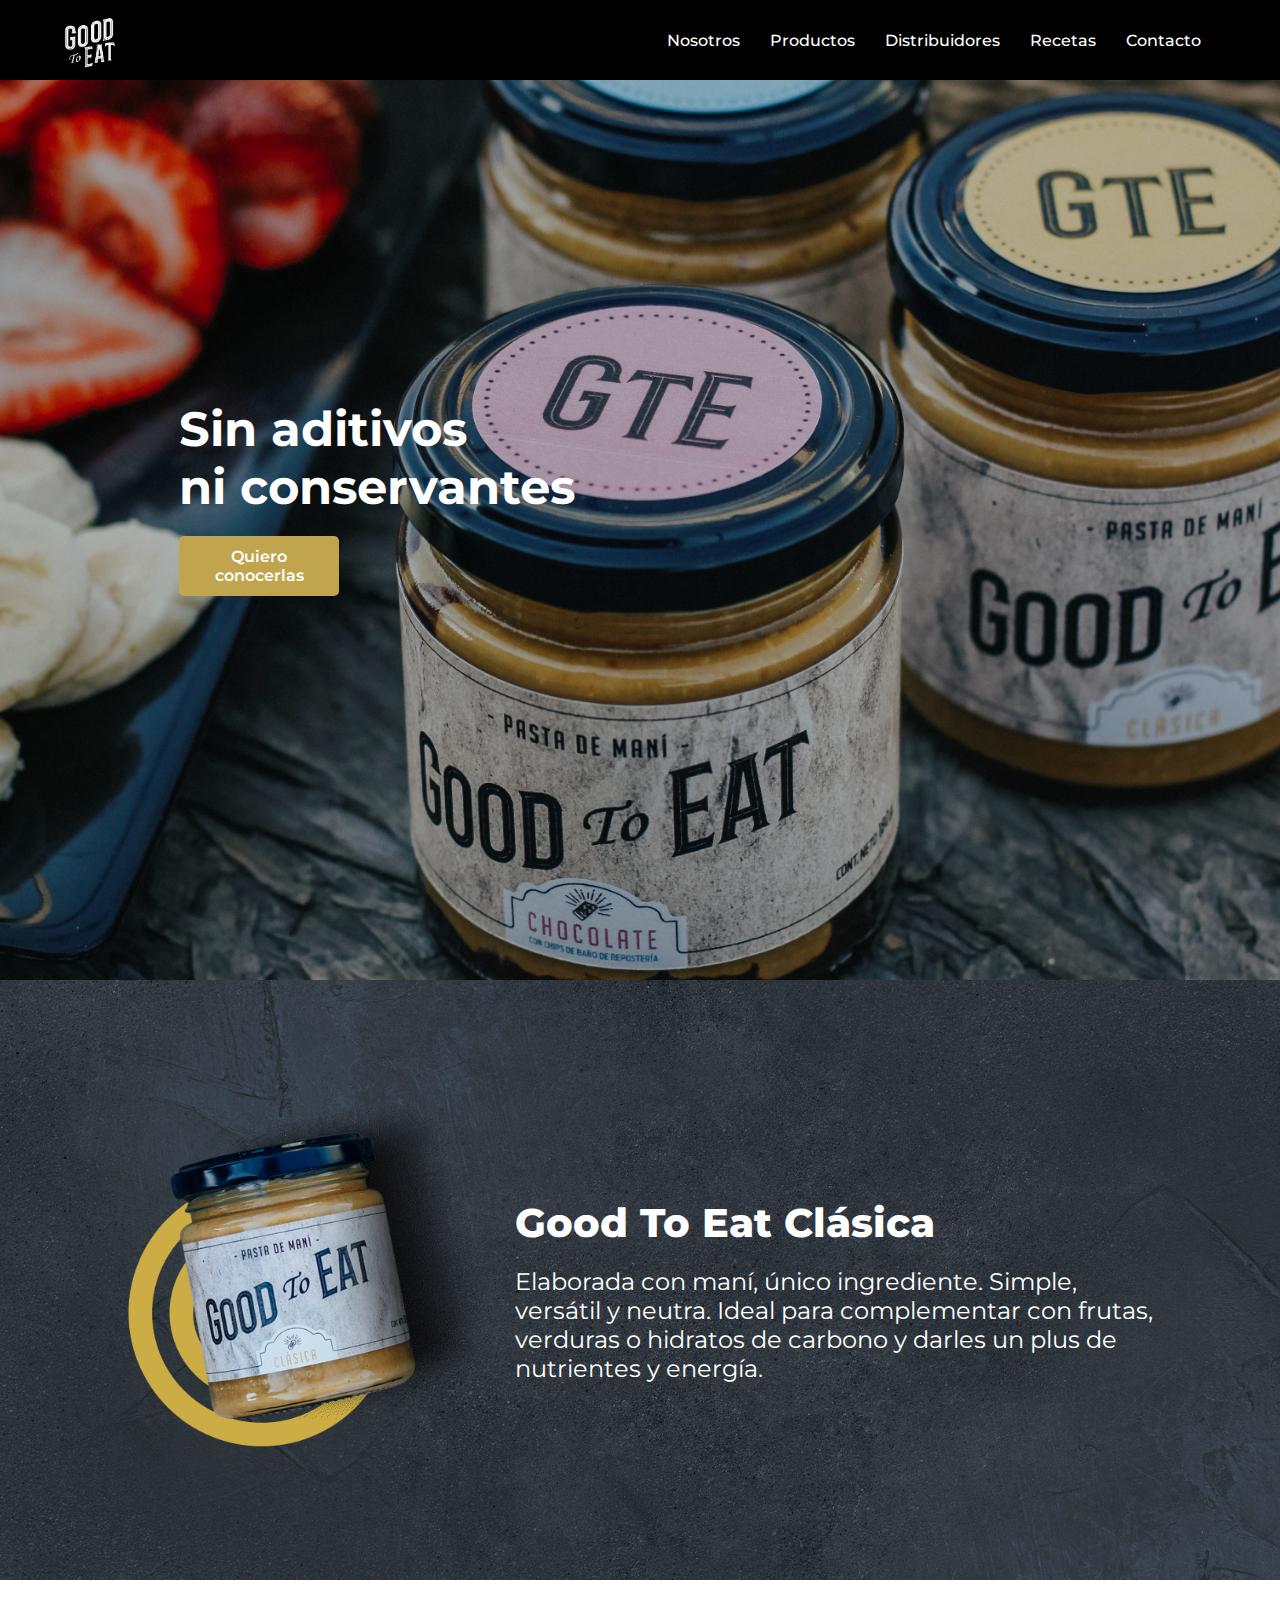
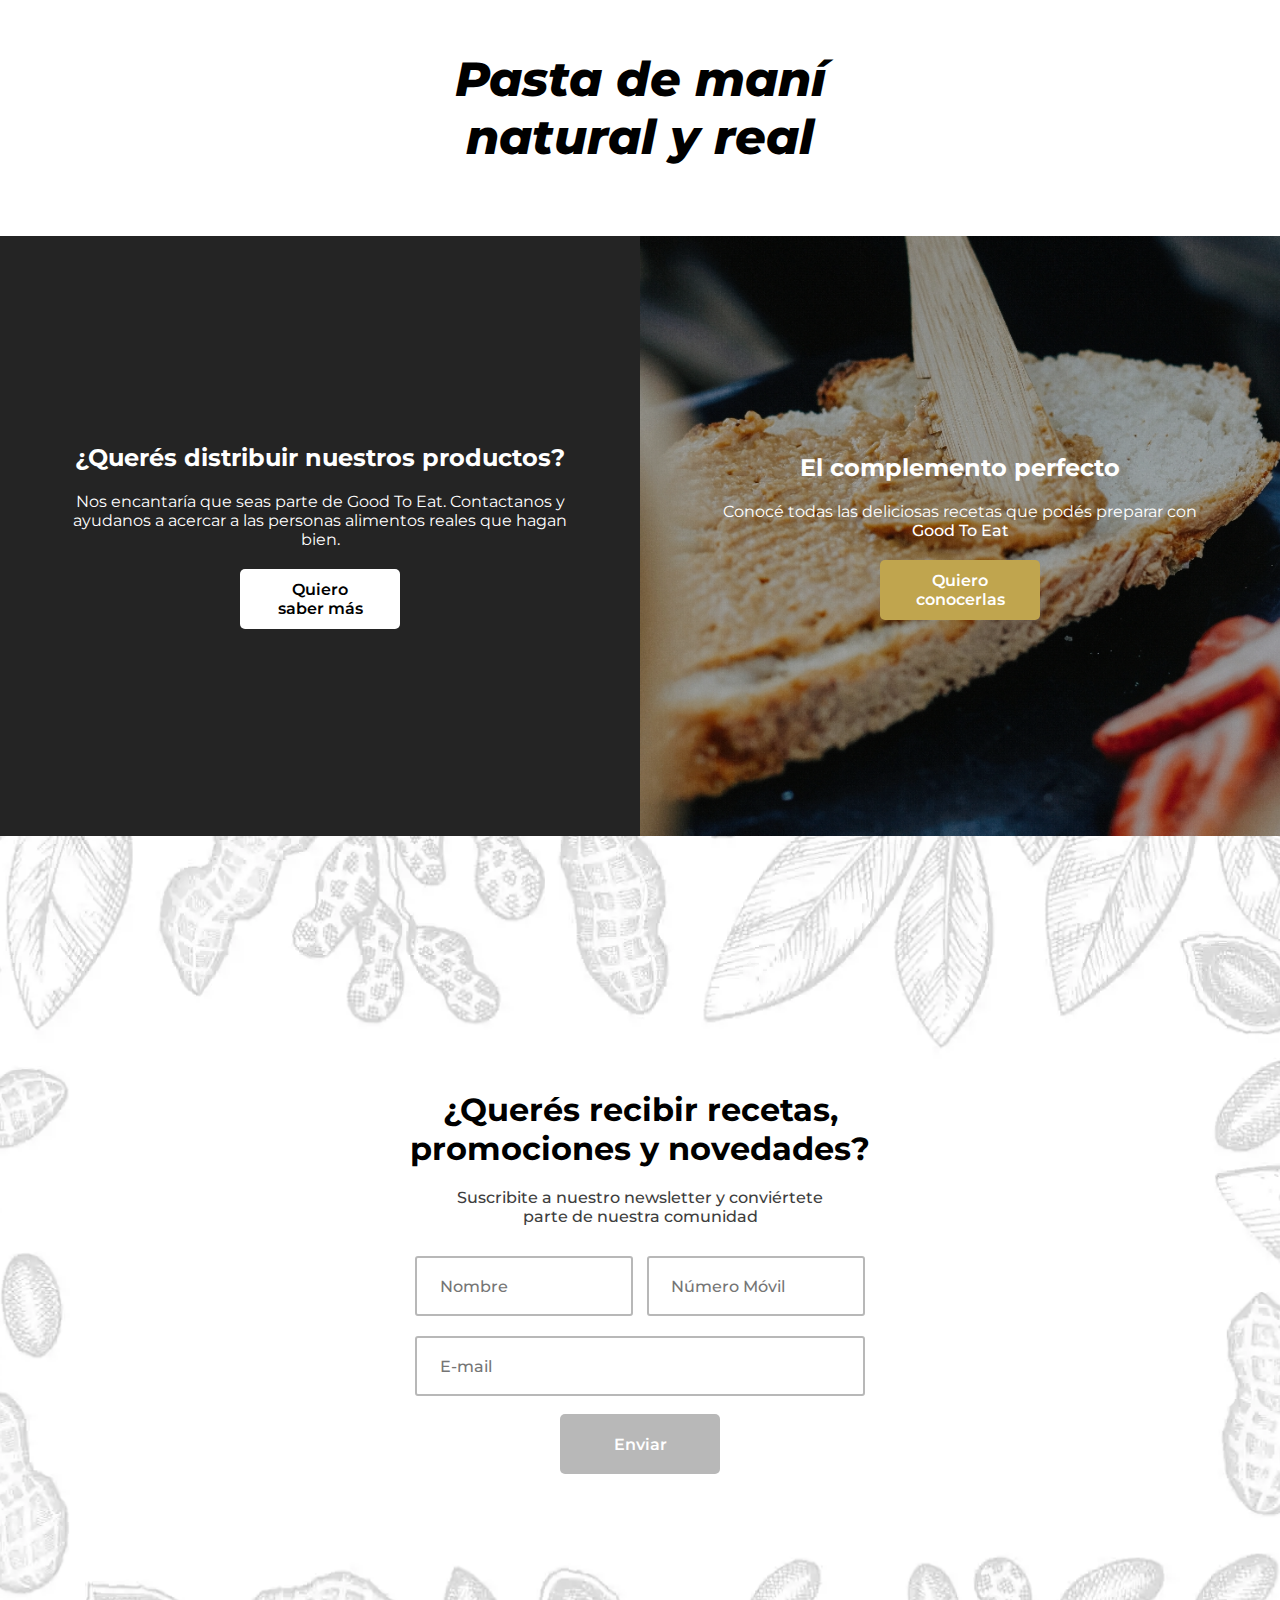
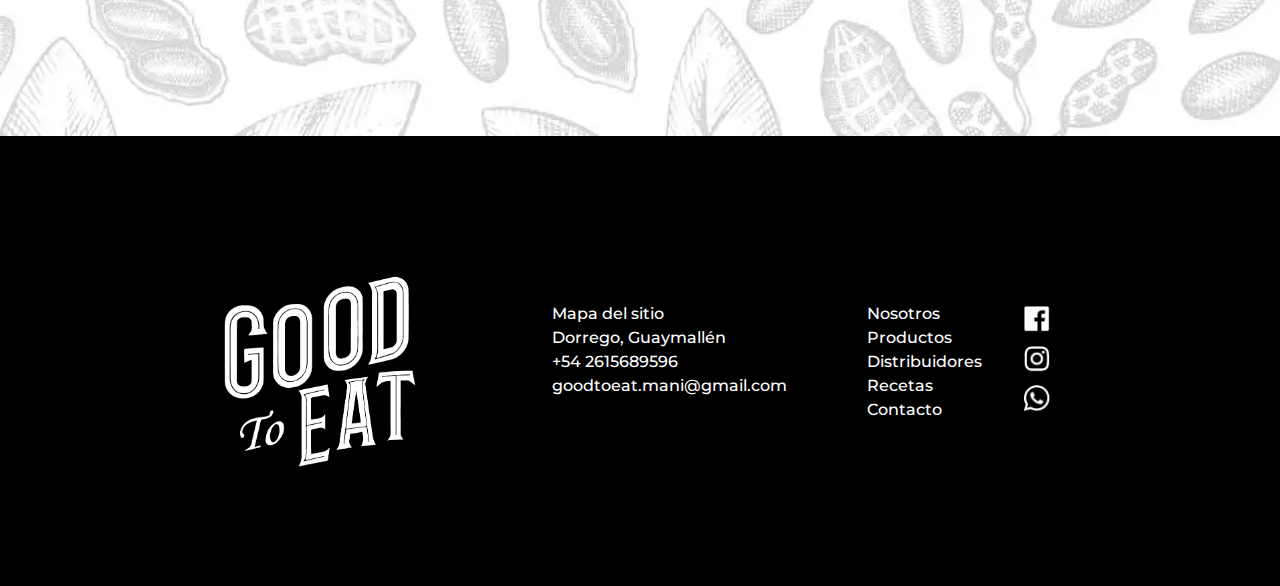
==== commit c36c6266: "Add files via upload" ====
--- a/index.html
+++ b/index.html
@@ -61,8 +61,8 @@
             </div>
             <div class="links__container">
                 <div class="links__distributor">
-                    <h3 class="links__distributor-title">¿Tenes una tienda o un mercado saludable y querés vender nuestros productos? </h3>
-                    <p class="links__distributor-info">¿Sos distribuidor y te gustaría incluir nuestra marca? Comercializá nuestros productos y contribuí con el bienestar de las personas. ¡Nos encantaría que seas parte de Good To Eat!</p>
+                    <h3 class="links__distributor-title">¿Querés distribuir nuestros productos?</h3>
+                    <p class="links__distributor-info">Nos encantaría que seas parte de Good To Eat. Contactanos y ayudanos a acercar a las personas alimentos reales que hagan bien.</p>
                     <a href="content/distribuidores.html"><button class="links__distributor-button" >Quiero<br>saber más</button></a>
                 </div>
                 <div class="links__recipe">
